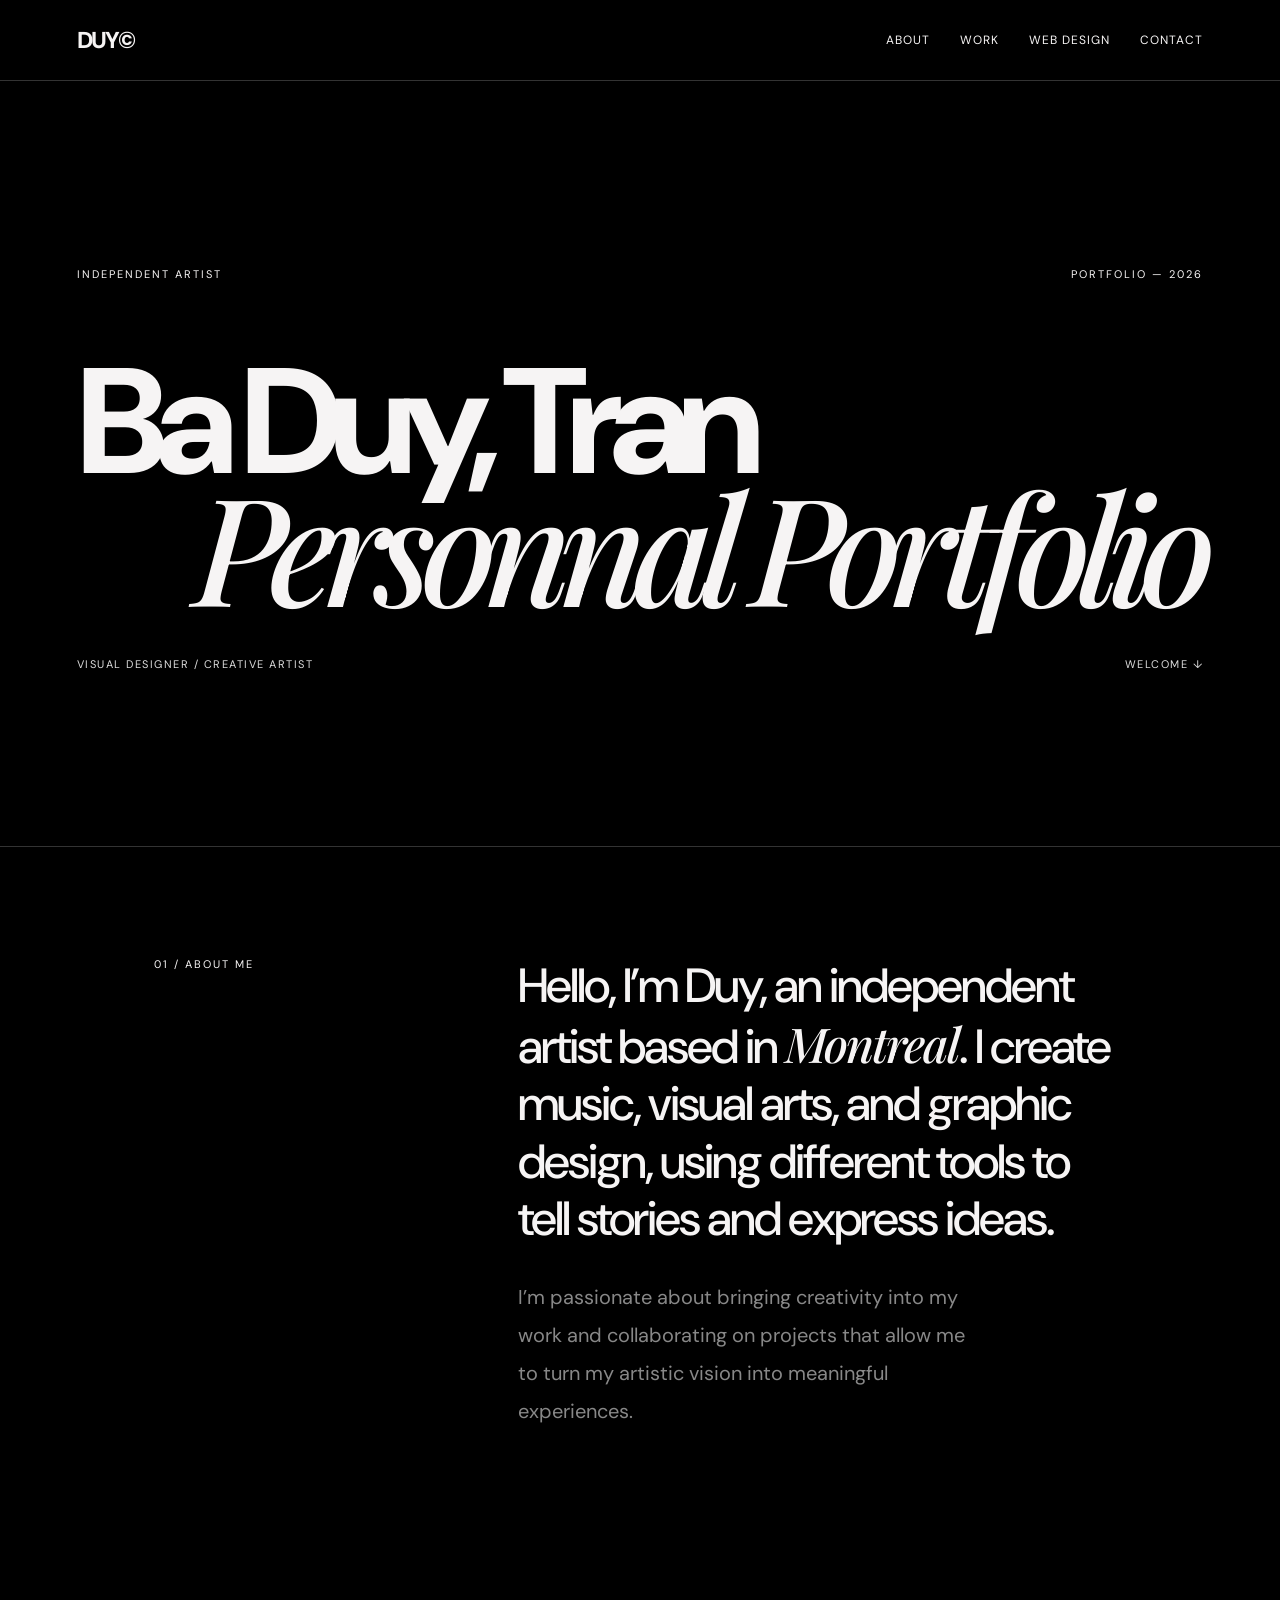
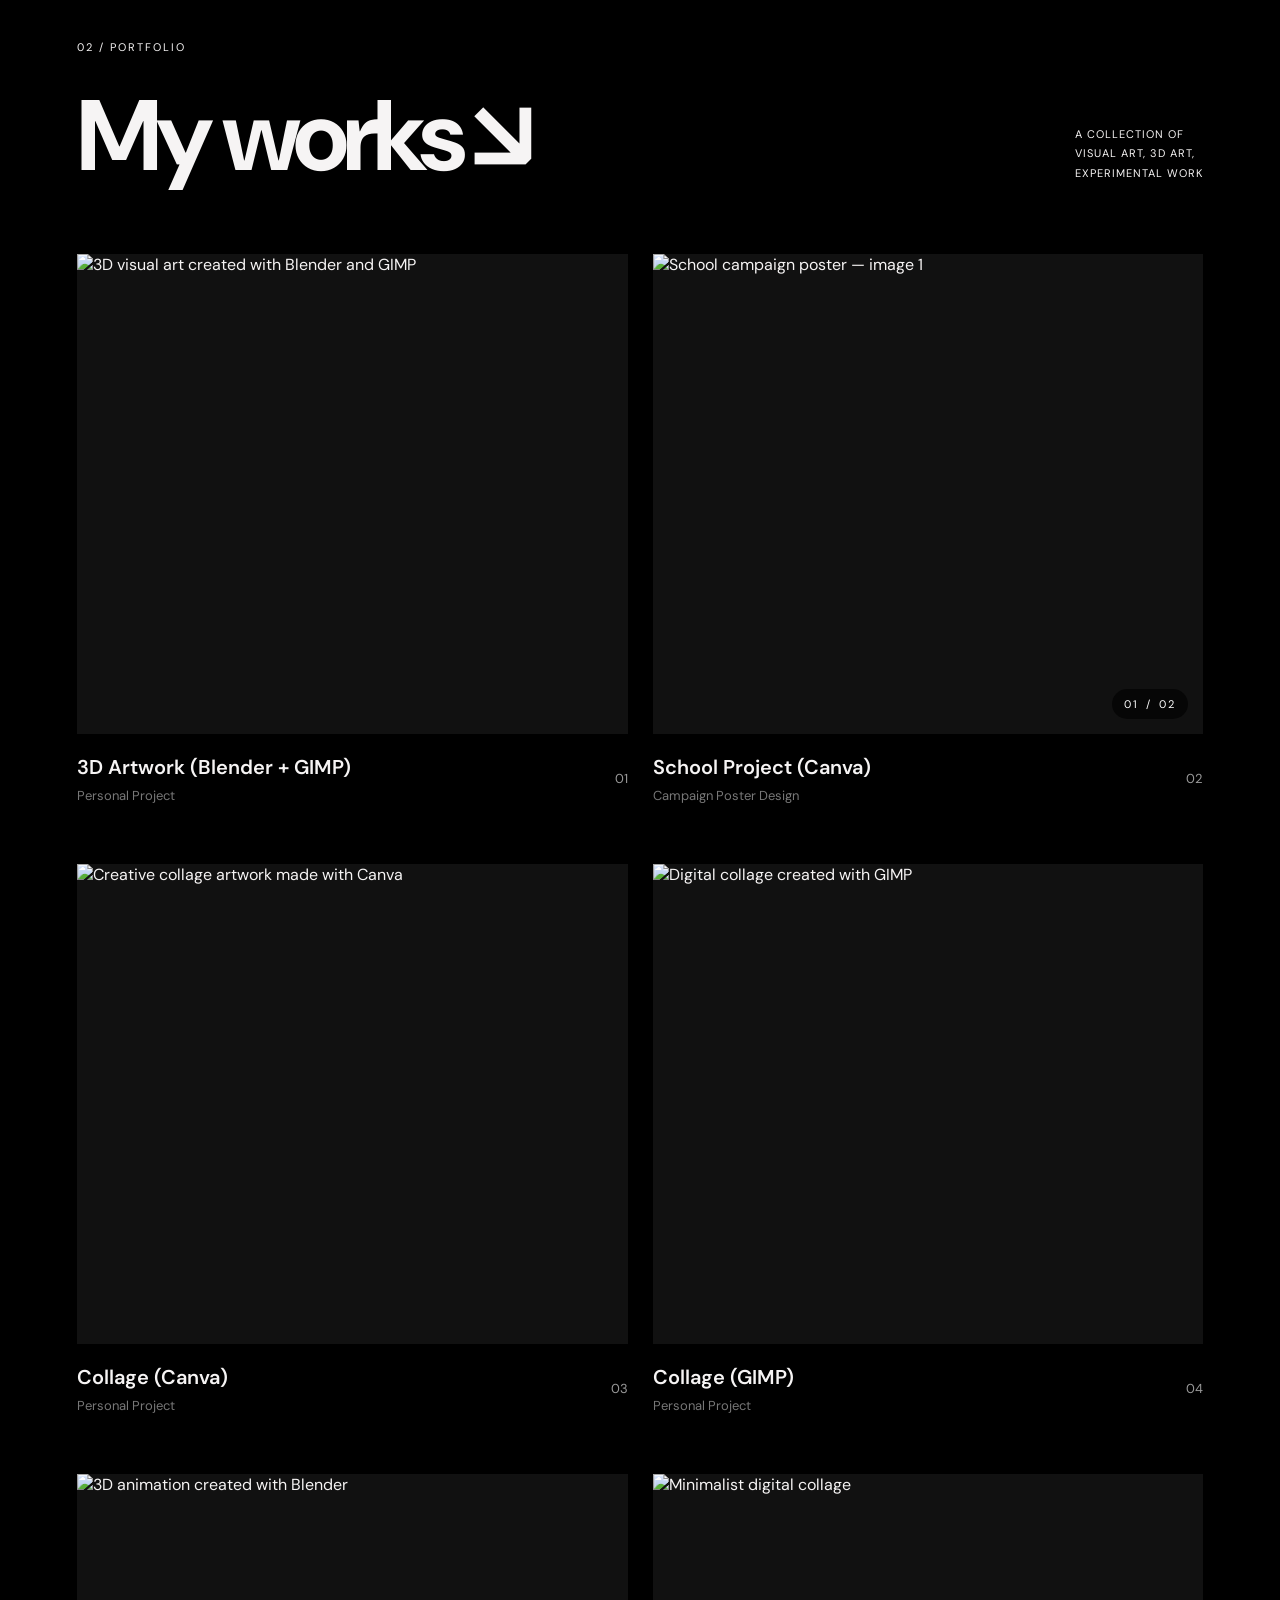
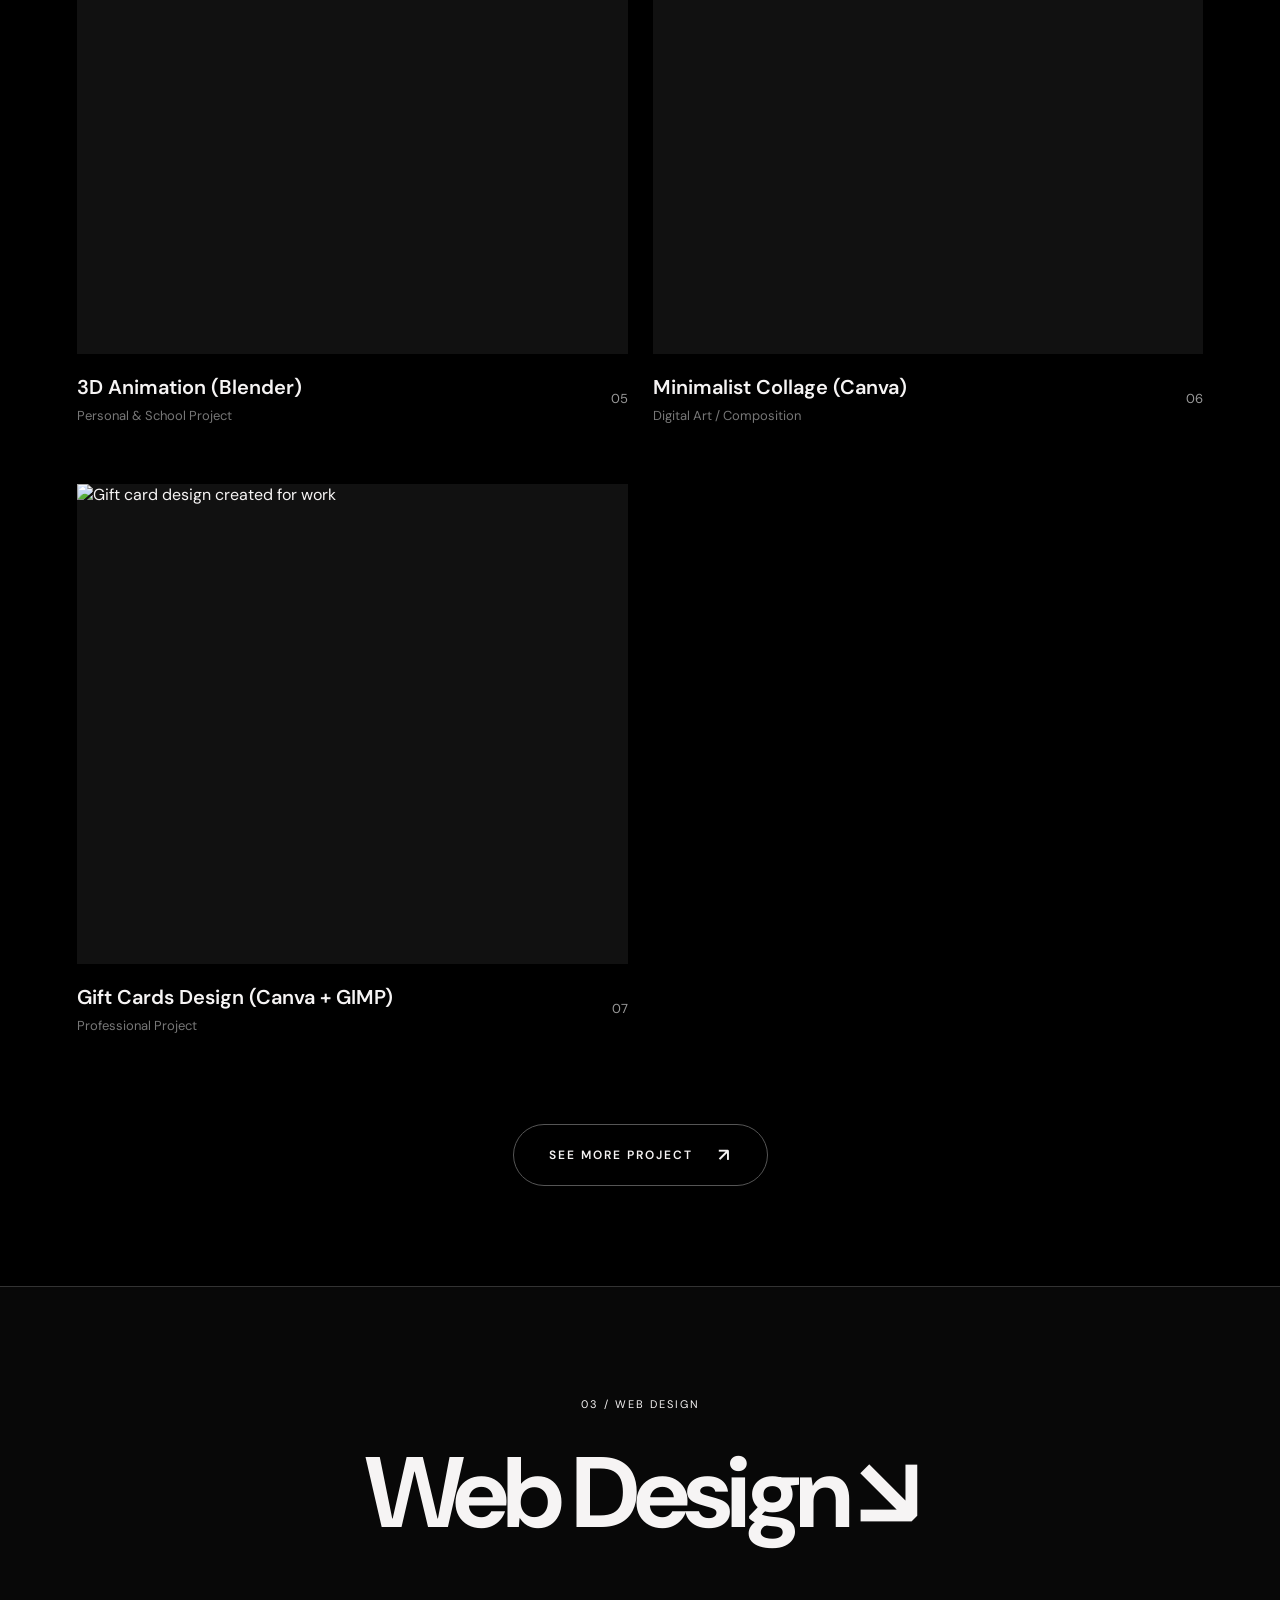
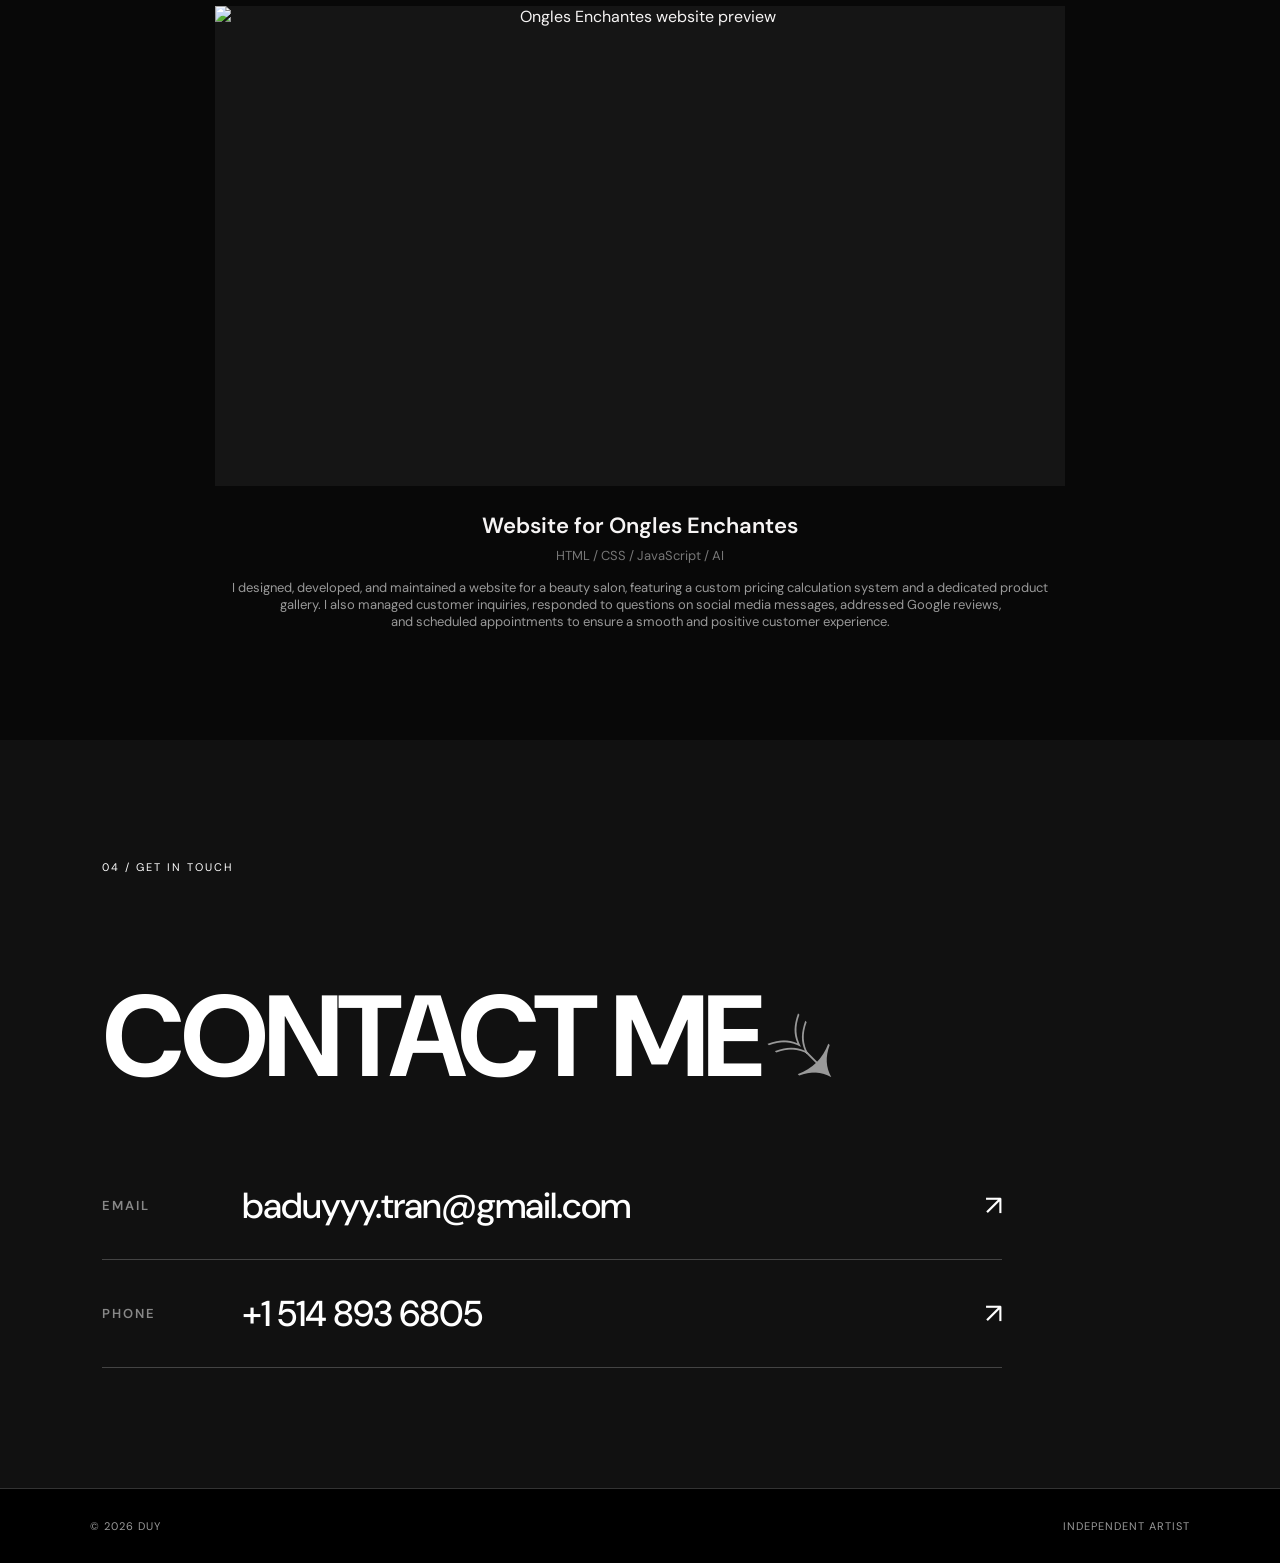
==== index.html @ c4e8d521 "Add files via upload" ====
<!DOCTYPE html>
<html lang="en">

<head>
    <meta charset="UTF-8">
    <meta name="viewport" content="width=device-width, initial-scale=1.0">

    <meta name="theme-color" content="#000000">
    <meta name="description" content="Ba Duy Tran — Independent Visual Designer and Artist.">

    <title>DUY — Visual Designer</title>

    <!-- GOOGLE FONTS -->
    <link rel="preconnect" href="https://fonts.googleapis.com">
    <link rel="preconnect" href="https://fonts.gstatic.com" crossorigin>

    <link href="https://fonts.googleapis.com/css2?family=DM+Sans:wght@400;500;600;700;800&family=Playfair+Display:ital,wght@1,500&display=swap" rel="stylesheet">

    <!-- CSS -->
    <link rel="stylesheet" href="style.css">
</head>

<body>

    <!-- NAVIGATION -->

    <nav class="navbar">

        <a href="#" class="logo">DUY©</a>

        <div class="links">
            <a href="#about">About</a>
            <a href="#work">Work</a>
            <a href="#websites">Web Design</a>
            <a href="#contact">Contact</a>
        </div>

    </nav>


    <!-- HERO SECTION -->

    <section class="hero">

        <video
            class="hero-video"
            autoplay
            muted
            loop
            playsinline
            preload="auto"
            aria-hidden="true">

            <source
                src="video/trim.4682251A-15B4-4FF7-9C5C-7E9A8E74AC7A.MOV"
                type="video/quicktime">

        </video>

        <div class="hero-overlay"></div>

        <div class="hero-content">

            <div class="hero-top">
                <span>Independent Artist</span>
                <span>Portfolio — 2026</span>
            </div>

            <h1>
                Ba Duy, Tran
                <span>Personnal Portfolio</span>
            </h1>

            <div class="hero-bottom">
                <span>Visual Designer / Creative Artist</span>
                <span>Welcome ↓</span>
            </div>

        </div>

    </section>


    <!-- ABOUT SECTION -->

    <section class="about" id="about">

        <div class="section-label">
            01 / ABOUT ME
        </div>

        <div class="about-content">

            <h2>
                Hello, I’m Duy, an independent artist based in <span>Montreal</span>. 
                I create music, visual arts, and graphic design, 
                using different tools to tell stories and express ideas. 
                
            </h2>

            <p class="about-description">
                I’m passionate about bringing creativity into my work and 
                collaborating on projects that allow me to turn my artistic 
                vision into meaningful experiences.
            </p>

        </div>

    </section>


    <!-- PORTFOLIO SECTION -->

    <section class="work" id="work">

        <div class="work-heading">

            <div>
                <div class="section-label">
                    02 / PORTFOLIO
                </div>

                <h2>
                    My works<span>↘</span>
                </h2>
            </div>

            <p>
                A COLLECTION OF<br>
                VISUAL ART, 3D ART,<br>
                EXPERIMENTAL WORK

            </p>

        </div>


        <!-- PROJECT GALLERY -->

        <div class="gallery">


            <!-- PROJECT 01 -->

            <article class="project">

                <div class="project-image">

                    <img
                        src="image/Hunt the witch Poster.png"
                        alt="3D visual art created with Blender and GIMP"
                        loading="lazy">

                </div>

                <div class="project-info">

                    <div>
                        <h3>3D Artwork (Blender + GIMP)</h3>
                        <p>Personal Project</p>
                    </div>

                    <span class="project-number">01</span>

                </div>

            </article>


            <!-- PROJECT 02 - IMAGE SLIDER -->

            <article class="project">

                <div class="project-image project-slider" id="project-two-slider">

                    <img
                        src="image/12.png"
                        alt="School campaign poster — image 1"
                        class="slider-image active"
                        loading="lazy">

                    <img
                        src="image/13.png"
                        alt="School campaign poster — image 2"
                        class="slider-image"
                        loading="lazy">

                    <button
                        class="slider-arrow prev"
                        type="button"
                        aria-label="Previous image">
                        ←
                    </button>

                    <button
                        class="slider-arrow next"
                        type="button"
                        aria-label="Next image">
                        →
                    </button>

                    <div class="slider-counter">
                        <span class="slider-current">01</span>
                        <span>/</span>
                        <span>02</span>
                    </div>

                </div>

                <div class="project-info">

                    <div>
                        <h3>School Project (Canva)</h3>
                        <p>Campaign Poster Design</p>
                    </div>

                    <span class="project-number">02</span>

                </div>

            </article>


            <!-- PROJECT 03 -->

            <article class="project">

                <div class="project-image">

                    <img
                        src="image/1.png"
                        alt="Creative collage artwork made with Canva"
                        loading="lazy">

                </div>

                <div class="project-info">

                    <div>
                        <h3>Collage (Canva)</h3>
                        <p>Personal Project</p>
                    </div>

                    <span class="project-number">03</span>

                </div>

            </article>


            <!-- PROJECT 04 -->

            <article class="project">

                <div class="project-image">

                    <img
                        src="image/AA8E2B6D-2D15-4D19-B945-30EDF42CE6FC.jpeg"
                        alt="Digital collage created with GIMP"
                        loading="lazy">

                </div>

                <div class="project-info">

                    <div>
                        <h3>Collage (GIMP)</h3>
                        <p>Personal Project</p>
                    </div>

                    <span class="project-number">04</span>

                </div>

            </article>


            <!-- PROJECT 05 -->

            <article class="project">

                <div class="project-image">

                    <img
                        src="image/no i.png"
                        alt="3D animation created with Blender"
                        loading="lazy">

                </div>

                <div class="project-info">

                    <div>
                        <h3>3D Animation (Blender)</h3>
                        <p>Personal & School Project</p>
                    </div>

                    <span class="project-number">05</span>

                </div>

            </article>


            <!-- PROJECT 06 -->

            <article class="project">

                <div class="project-image">

                    <img
                        src="image/2.png"
                        alt="Minimalist digital collage"
                        loading="lazy">

                </div>

                <div class="project-info">

                    <div>
                        <h3>Minimalist Collage (Canva)</h3>
                        <p>Digital Art / Composition</p>
                    </div>

                    <span class="project-number">06</span>

                </div>

            </article>


            <!-- PROJECT 07 -->

            <article class="project">

                <div class="project-image">

                    <img
                        src="image/carte-certificat-ENCHANTE_page-0001.jpg"
                        alt="Gift card design created for work"
                        loading="lazy">

                </div>

                <div class="project-info">

                    <div>
                        <h3>Gift Cards Design (Canva + GIMP)</h3>
                        <p>Professional Project</p>
                    </div>

                    <span class="project-number">07</span>

                </div>

            </article>


        </div>


        <!-- SEE MORE -->

        <div class="see-more">

            <a href="Project.html">
                SEE MORE PROJECT <span>↗</span>
            </a>

        </div>

    </section>


    <!-- WEBSITE DESIGN SECTION -->

    <section class="websites" id="websites">

        <div class="websites-heading">

            <div>

                <div class="section-label">
                    03 / WEB DESIGN
                </div>

                <h2>
                    Web Design<span>↘</span>
                </h2>

            </div>

        </div>


        <div class="website-gallery">

            <!-- WEBSITE 01 -->

            <article class="website-card">

                <a
                    href="https://www.onglesenchantes.com/"
                    target="_blank"
                    rel="noopener noreferrer"
                    class="website-preview">

                    <img
                        src="image/Screenshot (1).png"
                        alt="Ongles Enchantes website preview"
                        loading="lazy">

                    <span class="website-visit">
                        VISIT WEBSITE ↗
                    </span>

                </a>

                <div class="website-info">

                    <div>
                        <h3>Website for Ongles Enchantes</h3>
                        <p>HTML / CSS / JavaScript / AI</p>
                    </div>

                    <span>I designed, developed, and maintained a website for a beauty salon, featuring a custom pricing calculation system and a dedicated product gallery. I also managed customer inquiries, responded to questions on social media messages, addressed Google reviews, <br>
                        and scheduled appointments to ensure a smooth and positive customer experience.</span>

                </div>

            </article>

        </div>

    </section>

    
    <!-- CONTACT SECTION -->

    <section class="contact" id="contact">

        <div class="section-label">
            04 / GET IN TOUCH
        </div>

        <div class="contact-content">

            <h2>
                CONTACT ME<span>↘</span>
            </h2>

            <div class="contact-details">

                <a href="mailto:baduyyy.tran@gmail.com">
                    <span class="contact-type">EMAIL</span>
                    <span class="contact-value">baduyyy.tran@gmail.com</span>
                    <span class="contact-arrow">↗</span>
                </a>

                <a href="tel:+15148936805">
                    <span class="contact-type">PHONE</span>
                    <span class="contact-value">+1 514 893 6805</span>
                    <span class="contact-arrow">↗</span>
                </a>

            </div>

        </div>

    </section>


    <!-- FOOTER -->

    <footer>

        <span>© 2026 DUY</span>

        <span>INDEPENDENT ARTIST</span>

    </footer>


    <!-- JAVASCRIPT -->

    <script>

        // PROJECT 02 IMAGE SLIDER

        const projectSlider = document.querySelector("#project-two-slider");

        if (projectSlider) {

            const images = projectSlider.querySelectorAll(".slider-image");
            const previousButton = projectSlider.querySelector(".prev");
            const nextButton = projectSlider.querySelector(".next");
            const counter = projectSlider.querySelector(".slider-current");

            let currentIndex = 0;

            function updateSlider() {

                images.forEach((image, index) => {

                    image.classList.toggle(
                        "active",
                        index === currentIndex
                    );

                });

                counter.textContent =
                    String(currentIndex + 1).padStart(2, "0");

            }

            nextButton.addEventListener("click", () => {

                currentIndex = (currentIndex + 1) % images.length;
                updateSlider();

            });

            previousButton.addEventListener("click", () => {

                currentIndex =
                    (currentIndex - 1 + images.length) % images.length;

                updateSlider();

            });

        }


        // HERO VIDEO AUTOPLAY

        const heroVideo = document.querySelector(".hero-video");

        if (heroVideo) {

            heroVideo.muted = true;

            const playVideo = () => {

                const promise = heroVideo.play();

                if (promise !== undefined) {

                    promise.catch(() => {
                        console.log("Video autoplay was blocked.");
                    });

                }

            };

            heroVideo.addEventListener("canplay", playVideo);

            window.addEventListener("load", playVideo);

        }

    </script>

</body>
</html>
---- style.css ----
/* ========================================
   DUY — VISUAL DESIGNER
   COMPLETE RESPONSIVE STYLESHEET
   PART 1
======================================== */


/* ========================================
   01. GLOBAL RESET
======================================== */

* {
    margin: 0;
    padding: 0;
    box-sizing: border-box;
}

html {
    scroll-behavior: smooth;
    scroll-padding-top: 30px;
}

body {
    background: #000;
    color: #f6f4f4;
    font-family: 'DM Sans', sans-serif;
    overflow-x: hidden;
}

img {
    max-width: 100%;
}

a {
    color: inherit;
}

button {
    font: inherit;
}

::selection {
    background: #fff;
    color: #000;
}


/* ========================================
   02. NAVIGATION
======================================== */

.navbar {
    width: 100%;
    display: flex;
    justify-content: space-between;
    align-items: center;
    gap: 25px;

    padding: 25px 6%;

    background: #000;
    border-bottom: 1px solid #333;

    position: relative;
    z-index: 10;
}

.logo {
    font-size: 23px;
    font-weight: 800;
    letter-spacing: -2px;
    text-decoration: none;
    white-space: nowrap;
}

.navbar .links {
    display: flex;
    align-items: center;
    justify-content: flex-end;
    flex-wrap: wrap;
    gap: 30px;
}

.navbar .links a {
    text-decoration: none;
    color: #f6f4f4;

    font-size: 12px;
    text-transform: uppercase;
    letter-spacing: 1px;

    transition: opacity .3s ease;
}

.navbar .links a:hover {
    opacity: .5;
}


/* ========================================
   03. HERO SECTION
======================================== */

.hero {
    position: relative;

    width: 100%;
    height: 85vh;
    min-height: 650px;

    padding: 100px 6% 90px;

    display: flex;
    align-items: center;

    overflow: hidden;
    isolation: isolate;

    background: #000;
}


/* HERO VIDEO */

.hero-video {
    position: absolute;
    inset: 0;

    width: 100%;
    height: 100%;

    object-fit: cover;
    object-position: center;

    z-index: -2;

    display: block;
    pointer-events: none;
}


/* HERO OVERLAY */

.hero-overlay {
    position: absolute;
    inset: 0;

    background: rgba(0, 0, 0, .45);

    z-index: -1;
}


/* HERO CONTENT */

.hero-content {
    position: relative;
    z-index: 1;

    width: 100%;
}


/* HERO TOP */

.hero-top {
    display: flex;
    justify-content: space-between;
    gap: 20px;

    font-size: 11px;
    letter-spacing: 2px;
    text-transform: uppercase;
}


/* HERO TITLE */

.hero h1 {
    font-size: clamp(75px, 15vw, 150px);

    line-height: .82;
    letter-spacing: -13px;

    font-weight: 800;

    margin: 80px 0 50px;
}

.hero h1 span {
    display: block;
    text-align: right;

    font-family: 'Playfair Display', serif;

    font-weight: 500;
    font-style: italic;
}


/* HERO BOTTOM */

.hero-bottom {
    display: flex;
    justify-content: space-between;
    gap: 20px;

    font-size: 11px;
    letter-spacing: 1.5px;
    text-transform: uppercase;

    color: #ddd;
}


/* ========================================
   04. SECTION LABEL
======================================== */

.section-label {
    font-size: 11px;
    letter-spacing: 2px;
    text-transform: uppercase;
}


/* ========================================
   05. ABOUT SECTION
======================================== */

.about {
    padding: 110px 12%;

    display: grid;
    grid-template-columns: 1fr 2fr;

    gap: 60px;

    border-top: 1px solid #333;
}

.about-content h2 {
    font-size: clamp(30px, 4vw, 48px);

    line-height: 1.2;
    font-weight: 500;

    max-width: 650px;

    letter-spacing: -2px;
}

.about-content h2 span {
    font-family: 'Playfair Display', serif;
    font-style: italic;
}

.about-description {
    max-width: 450px;

    margin-top: 30px;

    font-size: 20px;
    line-height: 1.9;

    color: #888;
}


/* ========================================
   06. WORK SECTION
======================================== */

.work {
    padding: 100px 6%;
}


/* WORK HEADING */

.work-heading {
    display: flex;
    justify-content: space-between;
    align-items: flex-end;

    gap: 30px;

    margin-bottom: 70px;
}

.work-heading h2 {
    font-size: clamp(50px, 8vw, 100px);

    letter-spacing: -6px;
    line-height: .95;

    margin-top: 35px;
}

.work-heading h2 span {
    display: inline-block;
    margin-left: 10px;
}

.work-heading p {
    font-size: 11px;
    letter-spacing: 1px;
    line-height: 1.8;
}


/* ========================================
   07. PROJECT GALLERY
======================================== */

.gallery {
    display: grid;

    grid-template-columns: repeat(2, minmax(0, 1fr));

    gap: 60px 25px;

    align-items: start;
}

.project {
    width: 100%;
    min-width: 0;

    text-align: left;
}


/* PROJECT IMAGE */

.project-image {
    position: relative;

    width: 100%;
    height: 480px;

    display: flex;
    justify-content: center;
    align-items: center;

    overflow: hidden;

    background: #111;
}

.project-image > img:not(.slider-image) {
    width: 100%;
    height: 100%;

    object-fit: contain;
    object-position: center;

    display: block;

    transition: transform .7s cubic-bezier(.2, .7, .2, 1);
}

.project:not(:has(.project-slider)):hover .project-image img {
    transform: scale(1.04);
}


/* ========================================
   08. PROJECT IMAGE SLIDER
======================================== */

.project-slider {
    touch-action: pan-y;
}


/* SLIDER IMAGES */

.project-slider .slider-image {
    position: absolute;
    inset: 0;

    width: 100%;
    height: 100%;

    object-fit: contain;
    object-position: center;

    display: block;

    opacity: 0;

    transition: opacity .45s ease;

    pointer-events: none;
}

.project-slider .slider-image.active {
    opacity: 1;
    pointer-events: auto;
}


/* SLIDER ARROWS */

.slider-arrow {
    position: absolute;

    top: 50%;
    transform: translateY(-50%);

    width: 44px;
    height: 44px;

    border: 1px solid rgba(255, 255, 255, .5);
    border-radius: 50%;

    background: rgba(0, 0, 0, .55);

    color: white;
    font-size: 22px;

    cursor: pointer;

    display: flex;
    justify-content: center;
    align-items: center;

    z-index: 3;

    opacity: 0;

    transition: all .3s ease;
}


/* SHOW ARROWS */

.project-slider:hover .slider-arrow,
.project-slider:focus-within .slider-arrow {
    opacity: 1;
}


/* ARROW HOVER */

.slider-arrow:hover {
    background: white;
    color: black;
    border-color: white;
}

.slider-arrow:focus-visible {
    opacity: 1;
    outline: 2px solid white;
    outline-offset: 4px;
}

.slider-arrow.prev {
    left: 15px;
}

.slider-arrow.next {
    right: 15px;
}


/* IMAGE COUNTER */

.slider-counter {
    position: absolute;

    bottom: 15px;
    right: 15px;

    display: flex;
    gap: 7px;

    padding: 8px 12px;

    background: rgba(0, 0, 0, .65);
    border-radius: 30px;

    color: white;

    font-size: 11px;
    letter-spacing: 2px;

    z-index: 3;
}


/* ========================================
   09. PROJECT INFORMATION
======================================== */

.project-info {
    display: flex;
    justify-content: space-between;
    align-items: center;

    gap: 15px;

    margin-top: 20px;
}

.project-info h3 {
    font-size: 20px;
    font-weight: 600;
}

.project-info p {
    font-size: 13px;
    margin-top: 7px;
    color: #777;
}

.project-number {
    font-size: 13px;
    color: #999;
    white-space: nowrap;
}


/* ========================================
   10. SEE MORE BUTTON
======================================== */

.see-more {
    display: flex;
    justify-content: center;

    margin-top: 90px;
}

.see-more a {
    display: inline-flex;
    align-items: center;

    gap: 25px;

    padding: 18px 35px;

    border: 1px solid #555;
    border-radius: 50px;

    color: #f6f4f4;

    text-decoration: none;

    font-size: 12px;
    letter-spacing: 2px;
    font-weight: 600;

    transition: all .35s ease;
}

.see-more a span {
    font-size: 18px;
    transition: transform .35s ease;
}

.see-more a:hover {
    background: #f6f4f4;
    color: #000;
    border-color: #f6f4f4;
}

.see-more a:hover span {
    transform: translate(4px, -4px);
}


/* ========================================
   END OF PART 1
   PART 2 CONTINUES BELOW
======================================== */

/* ========================================
   DUY — VISUAL DESIGNER
   COMPLETE RESPONSIVE STYLESHEET
   PART 2
======================================== */


/* ========================================
   11. WEBSITE DESIGN SECTION
   FULLY CENTERED
======================================== */

.websites {
    padding: 110px 6%;

    border-top: 1px solid #333;

    background: #080808;

    text-align: center;
}


/* WEBSITE HEADING */

.websites-heading {
    display: flex;
    flex-direction: column;

    align-items: center;
    justify-content: center;

    text-align: center;

    margin-bottom: 65px;
}

.websites-heading .section-label {
    text-align: center;
}

.websites-heading h2 {
    font-size: clamp(45px, 8vw, 100px);

    letter-spacing: -6px;
    line-height: .95;

    margin-top: 35px;
}

.websites-heading h2 span {
    display: inline-block;
    margin-left: 10px;
}


/* WEBSITE DESCRIPTION */

.websites-heading > p {
    margin-top: 25px;

    font-size: 11px;
    letter-spacing: 1px;
    line-height: 1.8;

    text-align: center;
}


/* WEBSITE GALLERY */

.website-gallery {
    display: flex;

    justify-content: center;
    align-items: center;

    width: 100%;
}


/* WEBSITE CARD */

.website-card {
    width: 100%;
    max-width: 850px;

    margin: 0 auto;

    text-align: center;
}


/* WEBSITE PREVIEW */

.website-preview {
    position: relative;

    display: block;

    width: 100%;
    height: 480px;

    overflow: hidden;

    background: #151515;

    text-decoration: none;
}

.website-preview img {
    width: 100%;
    height: 100%;

    object-fit: cover;
    object-position: top center;

    display: block;

    transition:
        transform .7s cubic-bezier(.2, .7, .2, 1),
        opacity .4s ease;
}

.website-preview:hover img {
    transform: scale(1.04);
    opacity: .7;
}


/* VISIT WEBSITE LABEL */

.website-visit {
    position: absolute;

    bottom: 20px;
    right: 20px;

    padding: 13px 20px;

    border: 1px solid white;
    border-radius: 40px;

    background: rgba(0, 0, 0, .7);

    color: white;

    font-size: 10px;
    letter-spacing: 1.5px;

    opacity: 0;

    transform: translateY(10px);

    transition: all .3s ease;
}

.website-preview:hover .website-visit,
.website-preview:focus-visible .website-visit {
    opacity: 1;
    transform: translateY(0);
}

.website-preview:focus-visible {
    outline: 2px solid white;
    outline-offset: 5px;
}


/* WEBSITE INFORMATION */

.website-info {
    display: flex;

    flex-direction: column;

    justify-content: center;
    align-items: center;

    text-align: center;

    gap: 10px;

    margin-top: 25px;
}

.website-info h3 {
    font-size: 22px;
    font-weight: 600;
}

.website-info p {
    margin-top: 7px;

    font-size: 13px;
    color: #777;
}

.website-info > span {
    font-size: 13px;
    color: #999;

    margin-top: 5px;
}


/* ========================================
   12. CONTACT SECTION
   BIGGER EMAIL & PHONE
======================================== */

.contact {
    padding: 120px 8%;

    background: #111;

    color: #fff;
}


/* CONTACT CONTENT */

.contact-content {
    margin-top: 100px;
}


/* CONTACT TITLE */

.contact h2 {
    font-size: clamp(48px, 9vw, 120px);

    line-height: .95;

    font-weight: 700;

    letter-spacing: -5px;
}

.contact h2 span {
    font-family: 'Playfair Display', serif;

    font-style: italic;

    font-weight: 500;

    color: #999;
}


/* CONTACT INTRO */

.contact-intro {
    margin-top: 35px;

    font-size: 12px;

    letter-spacing: 2px;

    line-height: 1.8;

    color: #888;
}


/* CONTACT DETAILS */

.contact-details {
    display: flex;

    flex-direction: column;

    width: 100%;
    max-width: 900px;

    margin-top: 60px;
}


/* EMAIL AND PHONE ROWS */

.contact-details a {
    display: grid;

    grid-template-columns: 120px minmax(0, 1fr) 35px;

    align-items: center;

    gap: 20px;

    padding: 30px 0;

    border-bottom: 1px solid #444;

    color: white;

    text-decoration: none;

    transition: color .3s ease;
}


/* CONTACT TYPE */

.contact-type {
    font-size: 13px;

    font-weight: 600;

    letter-spacing: 2px;

    color: #888;
}


/* CONTACT VALUE */

.contact-value {
    font-size: clamp(22px, 3.2vw, 36px);

    font-weight: 500;

    letter-spacing: -1px;

    overflow-wrap: anywhere;

    transition: color .3s ease;
}


/* CONTACT ARROW */

.contact-arrow {
    font-size: 28px;

    text-align: right;

    transition: transform .3s ease;
}


/* CONTACT HOVER */

.contact-details a:hover {
    color: #aaa;
}

.contact-details a:hover .contact-arrow {
    transform: translate(5px, -5px);
}


/* ========================================
   13. FOOTER
======================================== */

footer {
    display: flex;

    justify-content: space-between;
    align-items: center;

    gap: 20px;

    padding: 30px 7%;

    border-top: 1px solid #333;

    font-size: 11px;

    letter-spacing: 1px;

    color: #999;
}


/* ========================================
   14. TABLET RESPONSIVE
   MAX WIDTH: 900PX
======================================== */

@media (max-width: 900px) {

    /* ABOUT */

    .about {
        padding: 85px 7%;
    }


    /* PROJECTS */

    .gallery {
        gap: 45px 20px;
    }

    .project-image {
        height: 380px;
    }


    /* HERO */

    .hero h1 {
        letter-spacing: -8px;
    }


    /* WEBSITE */

    .website-preview {
        height: 380px;
    }


    /* CONTACT */

    .contact {
        padding: 100px 7%;
    }

}


/* ========================================
   15. MOBILE RESPONSIVE
   MAX WIDTH: 700PX
======================================== */

@media (max-width: 700px) {


    /* NAVIGATION */

    .navbar {
        padding: 20px 5%;
        gap: 15px;
    }

    .navbar .links {
        gap: 12px;
    }

    .navbar .links a {
        font-size: 10px;
    }

    .logo {
        font-size: 20px;
    }


    /* HERO */

    .hero {
        height: 75svh;
        min-height: 500px;

        padding: 80px 5%;
    }

    .hero-video {
        object-position: center;
    }

    .hero-overlay {
        background: rgba(0, 0, 0, .5);
    }

    .hero-top,
    .hero-bottom {
        font-size: 9px;
        letter-spacing: 1px;
    }

    .hero h1 {
        font-size: clamp(65px, 17vw, 120px);

        letter-spacing: -6px;

        margin: 65px 0 45px;
    }


    /* ABOUT */

    .about {
        padding: 75px 7%;

        grid-template-columns: 1fr;

        gap: 30px;
    }

    .about-content h2 {
        font-size: 32px;
    }


    /* WORK */

    .work {
        padding: 75px 5%;
    }

    .work-heading {
        display: block;

        margin-bottom: 45px;
    }

    .work-heading h2 {
        font-size: 65px;

        letter-spacing: -4px;
    }

    .work-heading p {
        margin-top: 20px;

        font-size: 10px;
    }


    /* PROJECT GALLERY */

    .gallery {
        grid-template-columns: 1fr;

        gap: 45px;
    }

    .project-image {
        height: 350px;
    }

    .project-info h3 {
        font-size: 19px;
    }


    /* PROJECT SLIDER */

    .slider-arrow {
        width: 38px;
        height: 38px;

        font-size: 19px;

        opacity: 1;
    }

    .slider-arrow.prev {
        left: 10px;
    }

    .slider-arrow.next {
        right: 10px;
    }


    /* SEE MORE */

    .see-more {
        margin-top: 60px;
    }

    .see-more a {
        padding: 16px 28px;

        font-size: 11px;
    }


    /* WEBSITE SECTION */

    .websites {
        padding: 75px 5%;
    }

    .websites-heading {
        margin-bottom: 45px;
    }

    .websites-heading h2 {
        font-size: clamp(38px, 9vw, 65px);

        letter-spacing: -4px;
    }

    .websites-heading > p {
        margin-top: 20px;

        font-size: 10px;
    }

    .website-gallery {
        justify-content: center;
    }

    .website-card {
        max-width: 100%;
    }

    .website-preview {
        height: 350px;
    }

    .website-visit {
        opacity: 1;

        transform: none;

        bottom: 12px;
        right: 12px;
    }

    .website-info h3 {
        font-size: 19px;
    }


    /* CONTACT SECTION */

    .contact {
        padding: 85px 6%;
    }

    .contact-content {
        margin-top: 65px;
    }

    .contact h2 {
        font-size: clamp(48px, 12vw, 75px);

        letter-spacing: -3px;
    }

    .contact-intro {
        font-size: 10px;

        letter-spacing: 1.5px;

        margin-top: 25px;
    }

    .contact-details {
        margin-top: 45px;
    }

    .contact-details a {
        grid-template-columns: 65px minmax(0, 1fr) 25px;

        gap: 10px;

        padding: 22px 0;
    }

    .contact-type {
        font-size: 10px;
    }

    .contact-value {
        font-size: clamp(16px, 4vw, 22px);

        letter-spacing: -.5px;
    }

    .contact-arrow {
        font-size: 21px;
    }


    /* FOOTER */

    footer {
        flex-direction: column;

        gap: 15px;

        text-align: center;

        font-size: 9px;
    }

}


/* ========================================
   16. SMALL MOBILE
   MAX WIDTH: 480PX
======================================== */

@media (max-width: 480px) {

    .hero h1 {
        font-size: 65px;

        letter-spacing: -4px;
    }

    .project-image {
        height: 300px;
    }

    .project-info h3 {
        font-size: 17px;
    }

    .website-preview {
        height: 280px;
    }

    .website-info h3 {
        font-size: 17px;
    }

}


/* ========================================
   17. EXTRA SMALL MOBILE
   MAX WIDTH: 380PX
======================================== */

@media (max-width: 380px) {

    .navbar {
        align-items: flex-start;
    }

    .navbar .links {
        gap: 8px;
    }

    .navbar .links a {
        font-size: 9px;
    }

    .hero h1 {
        font-size: 60px;
    }

    .work-heading h2 {
        font-size: 55px;
    }

    .contact-value {
        font-size: 15px;
    }

}


/* ========================================
   18. ACCESSIBILITY
======================================== */

@media (prefers-reduced-motion: reduce) {

    html {
        scroll-behavior: auto;
    }

    .hero-video {
        display: none;
    }

    *,
    *::before,
    *::after {
        transition-duration: .01ms !important;

        animation-duration: .01ms !important;

        scroll-behavior: auto !important;
    }

}


/* ========================================
   END OF COMPLETE STYLESHEET
======================================== */
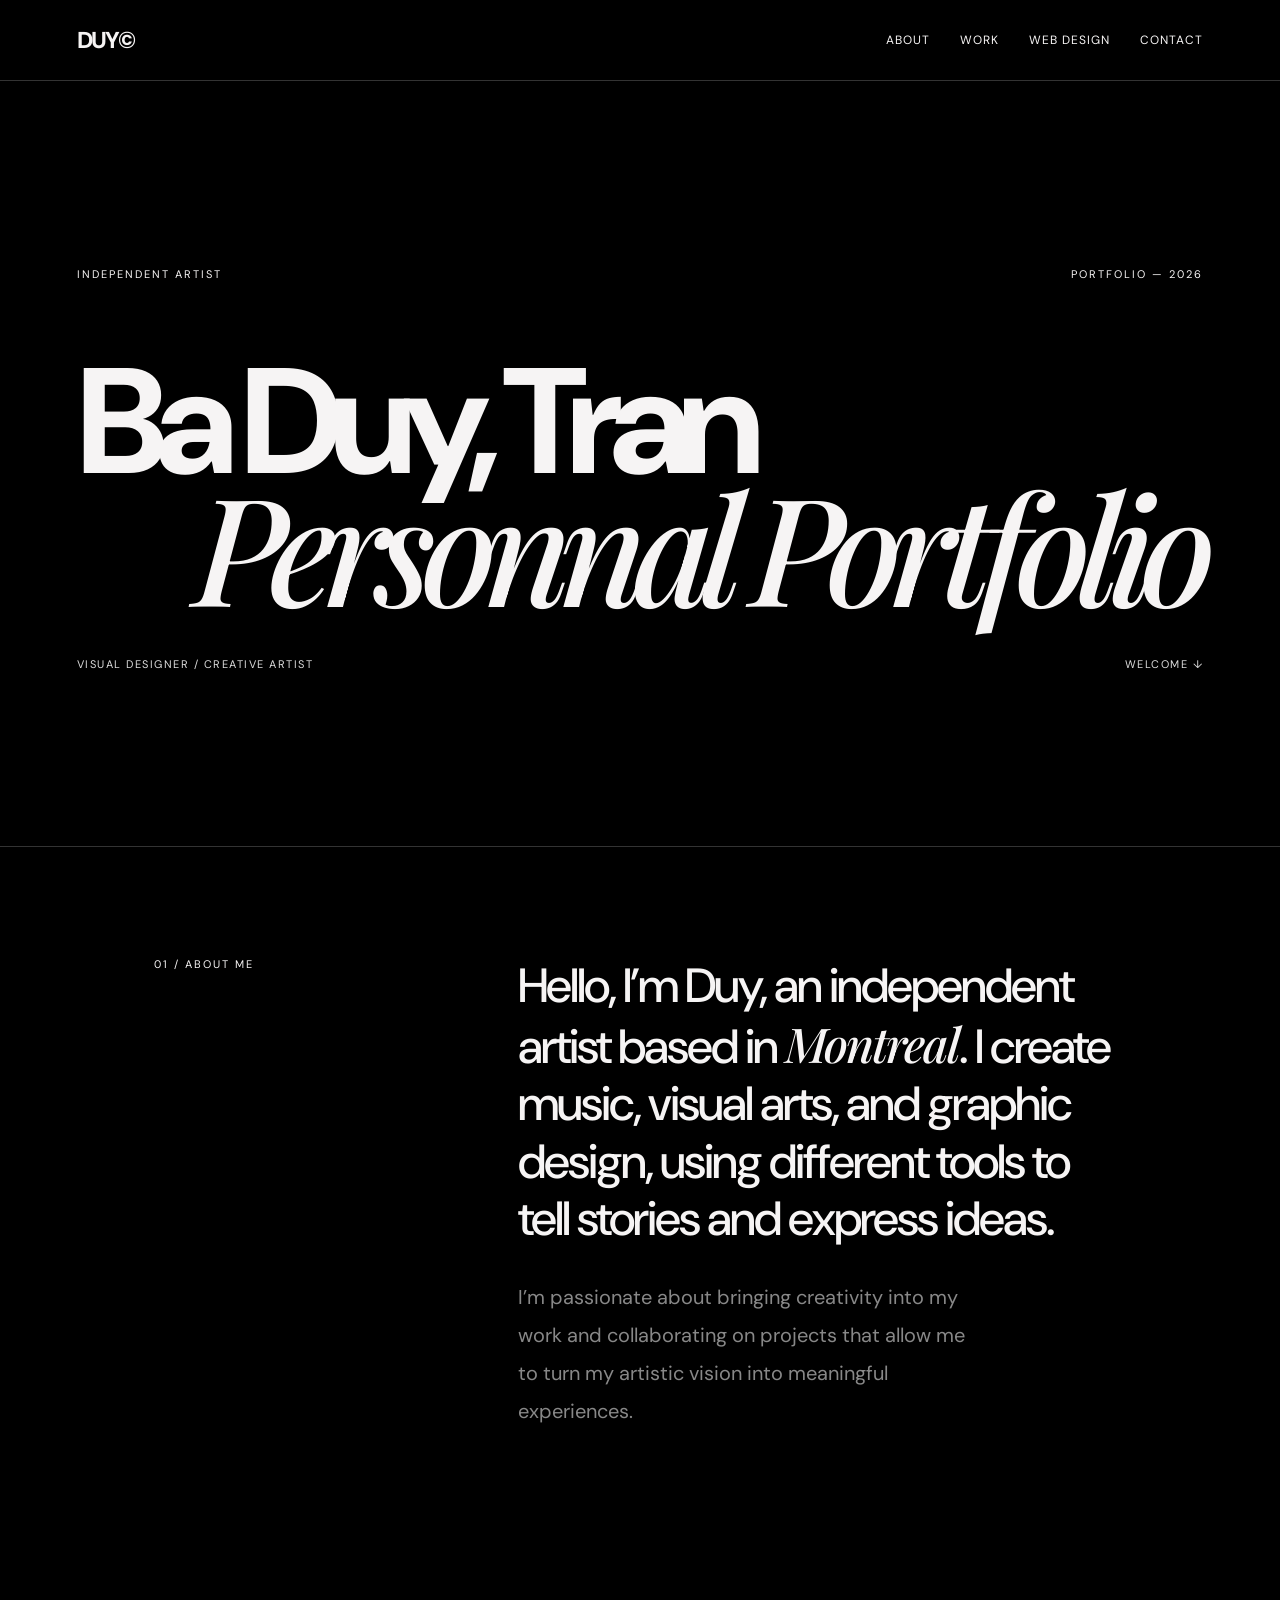
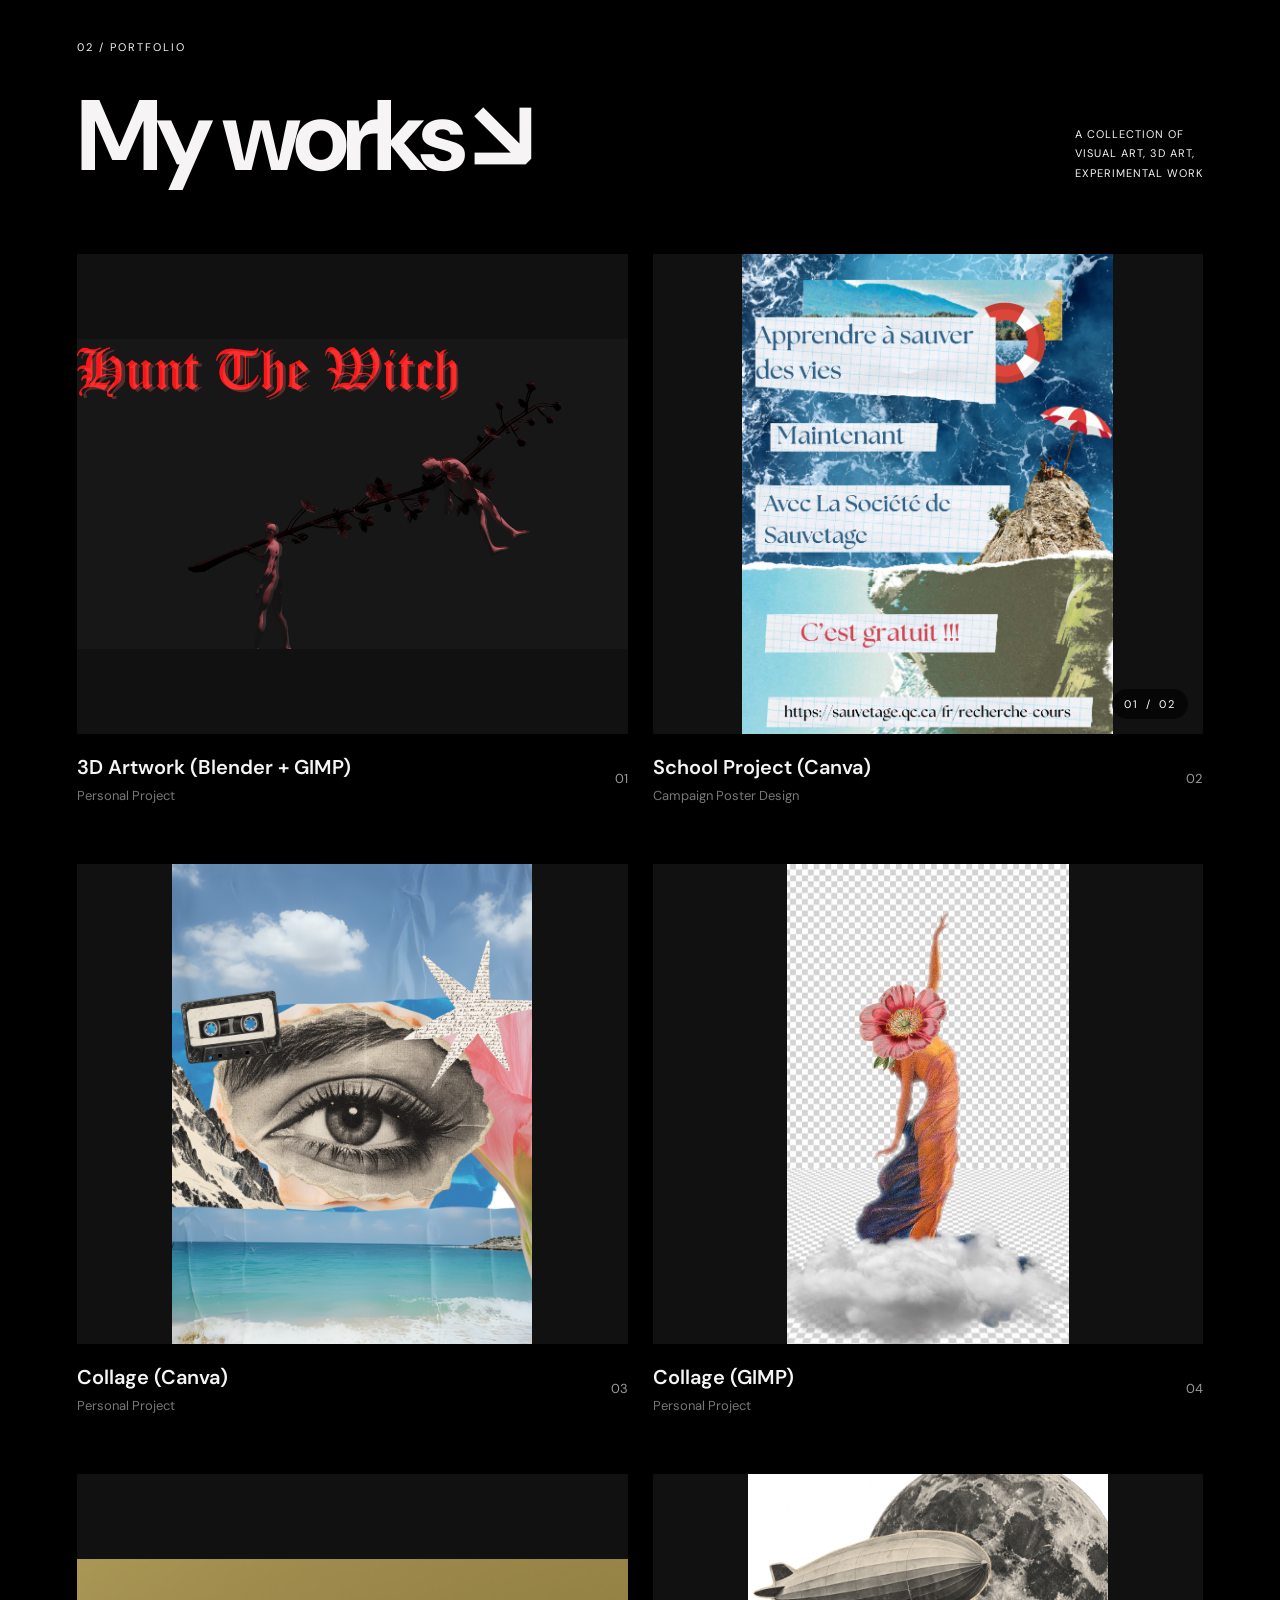
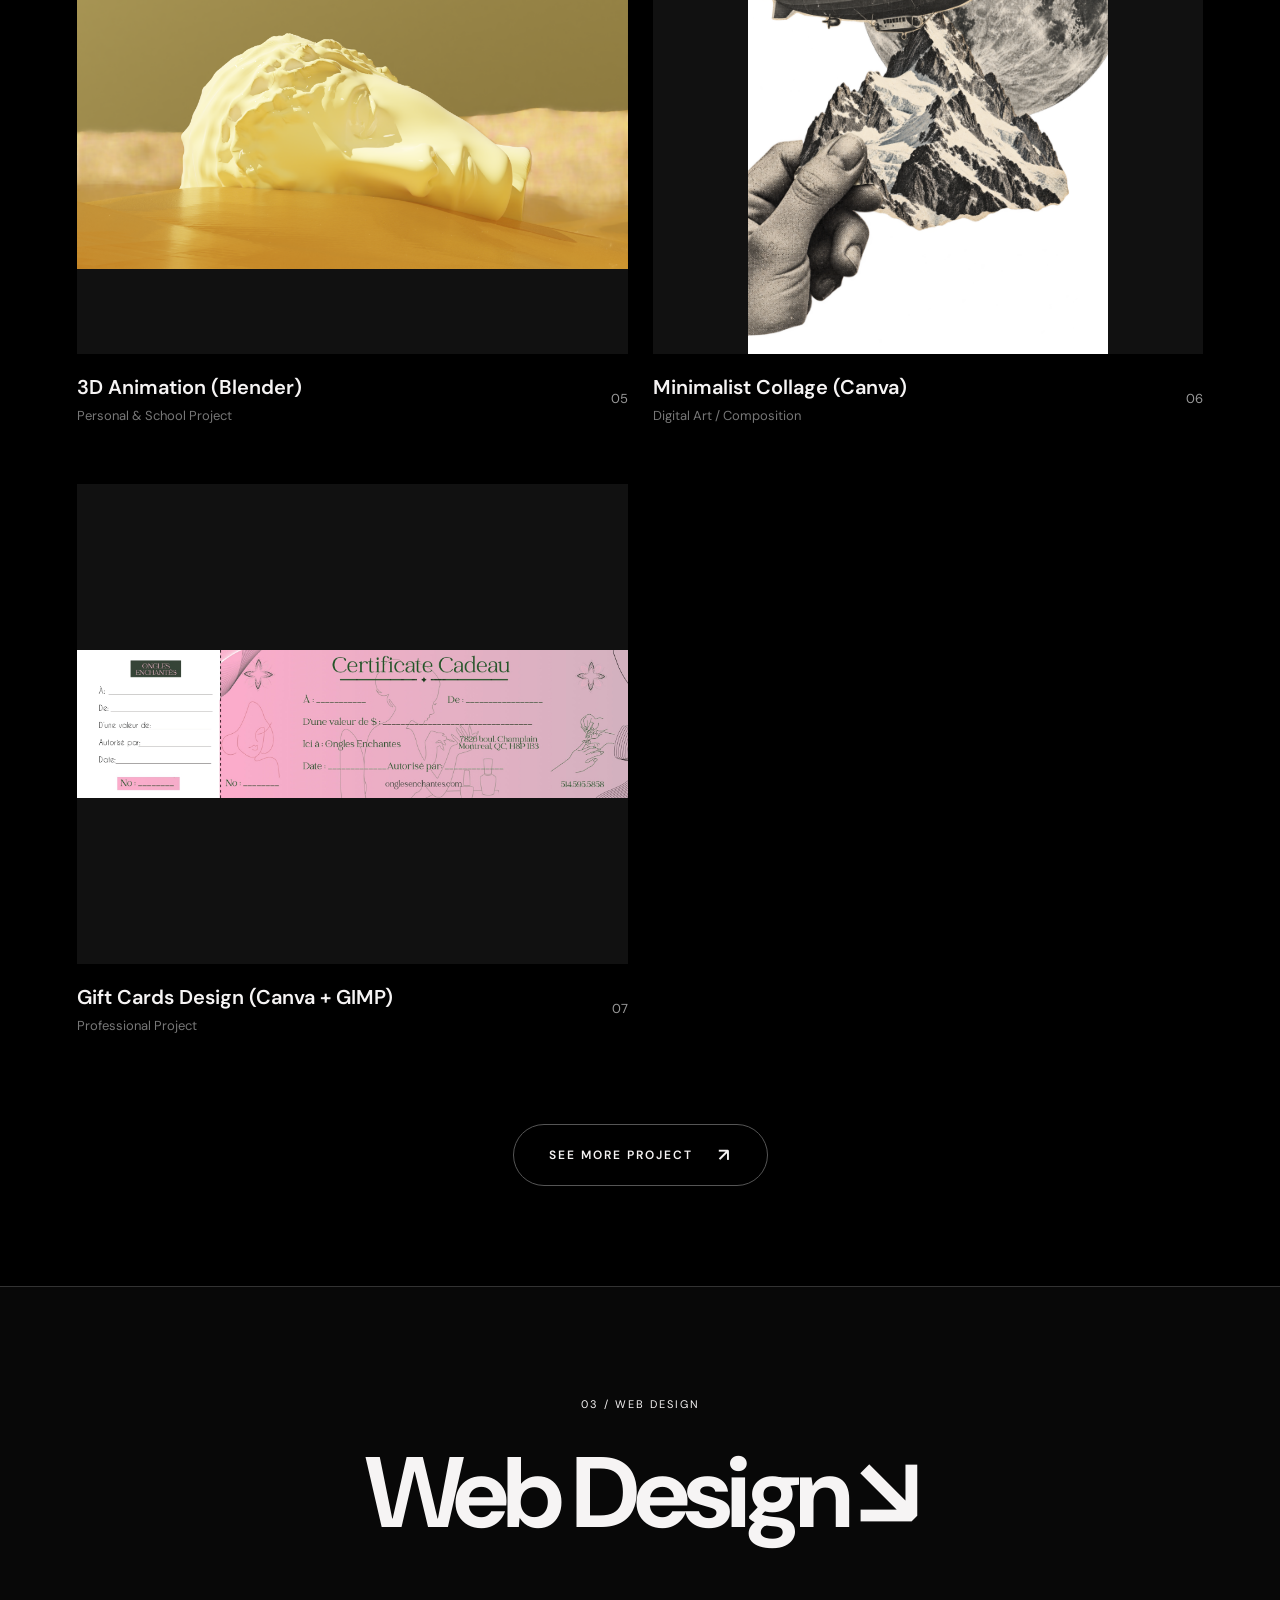
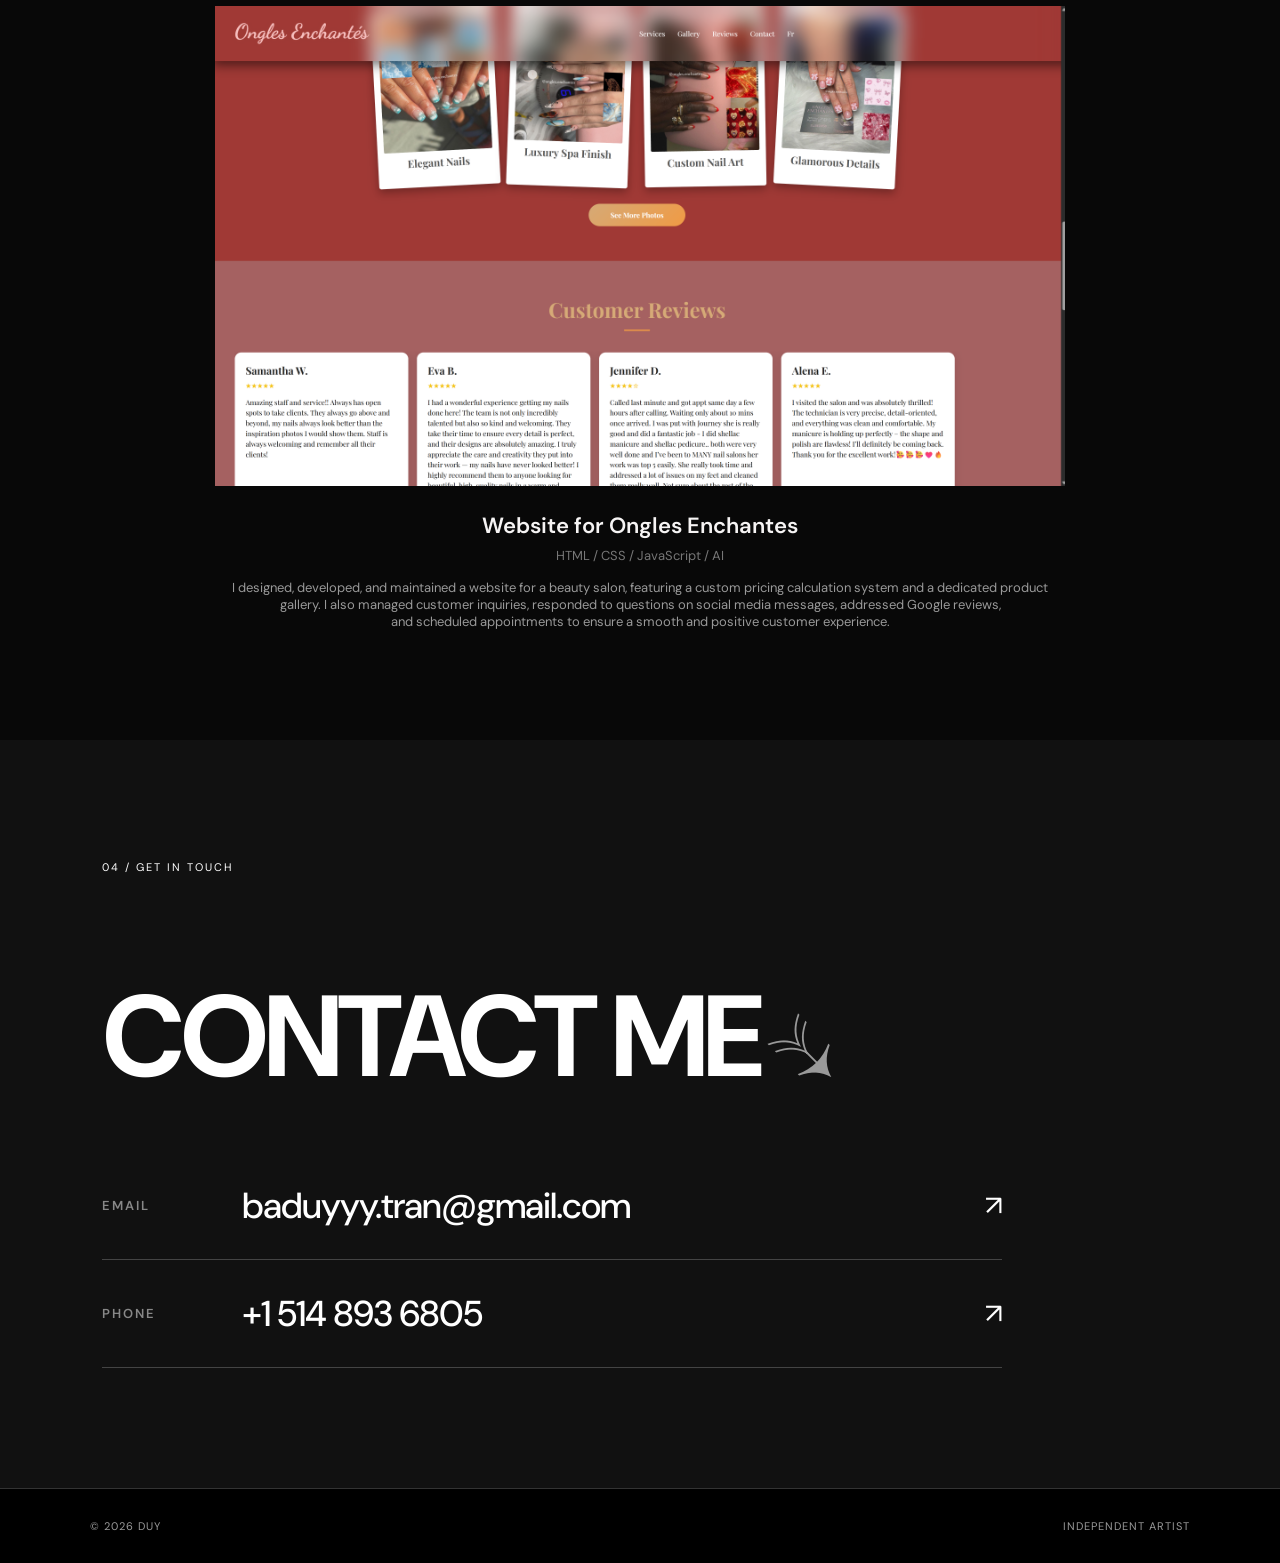
==== commit af0a2f1c: "Add files via upload" ====
--- a/index.html
+++ b/index.html
@@ -53,8 +53,8 @@
             aria-hidden="true">
 
             <source
-                src="video/trim.4682251A-15B4-4FF7-9C5C-7E9A8E74AC7A.MOV"
-                type="video/quicktime">
+                src="video/Preview.mp4"
+                type="video/mp4">
 
         </video>
 
